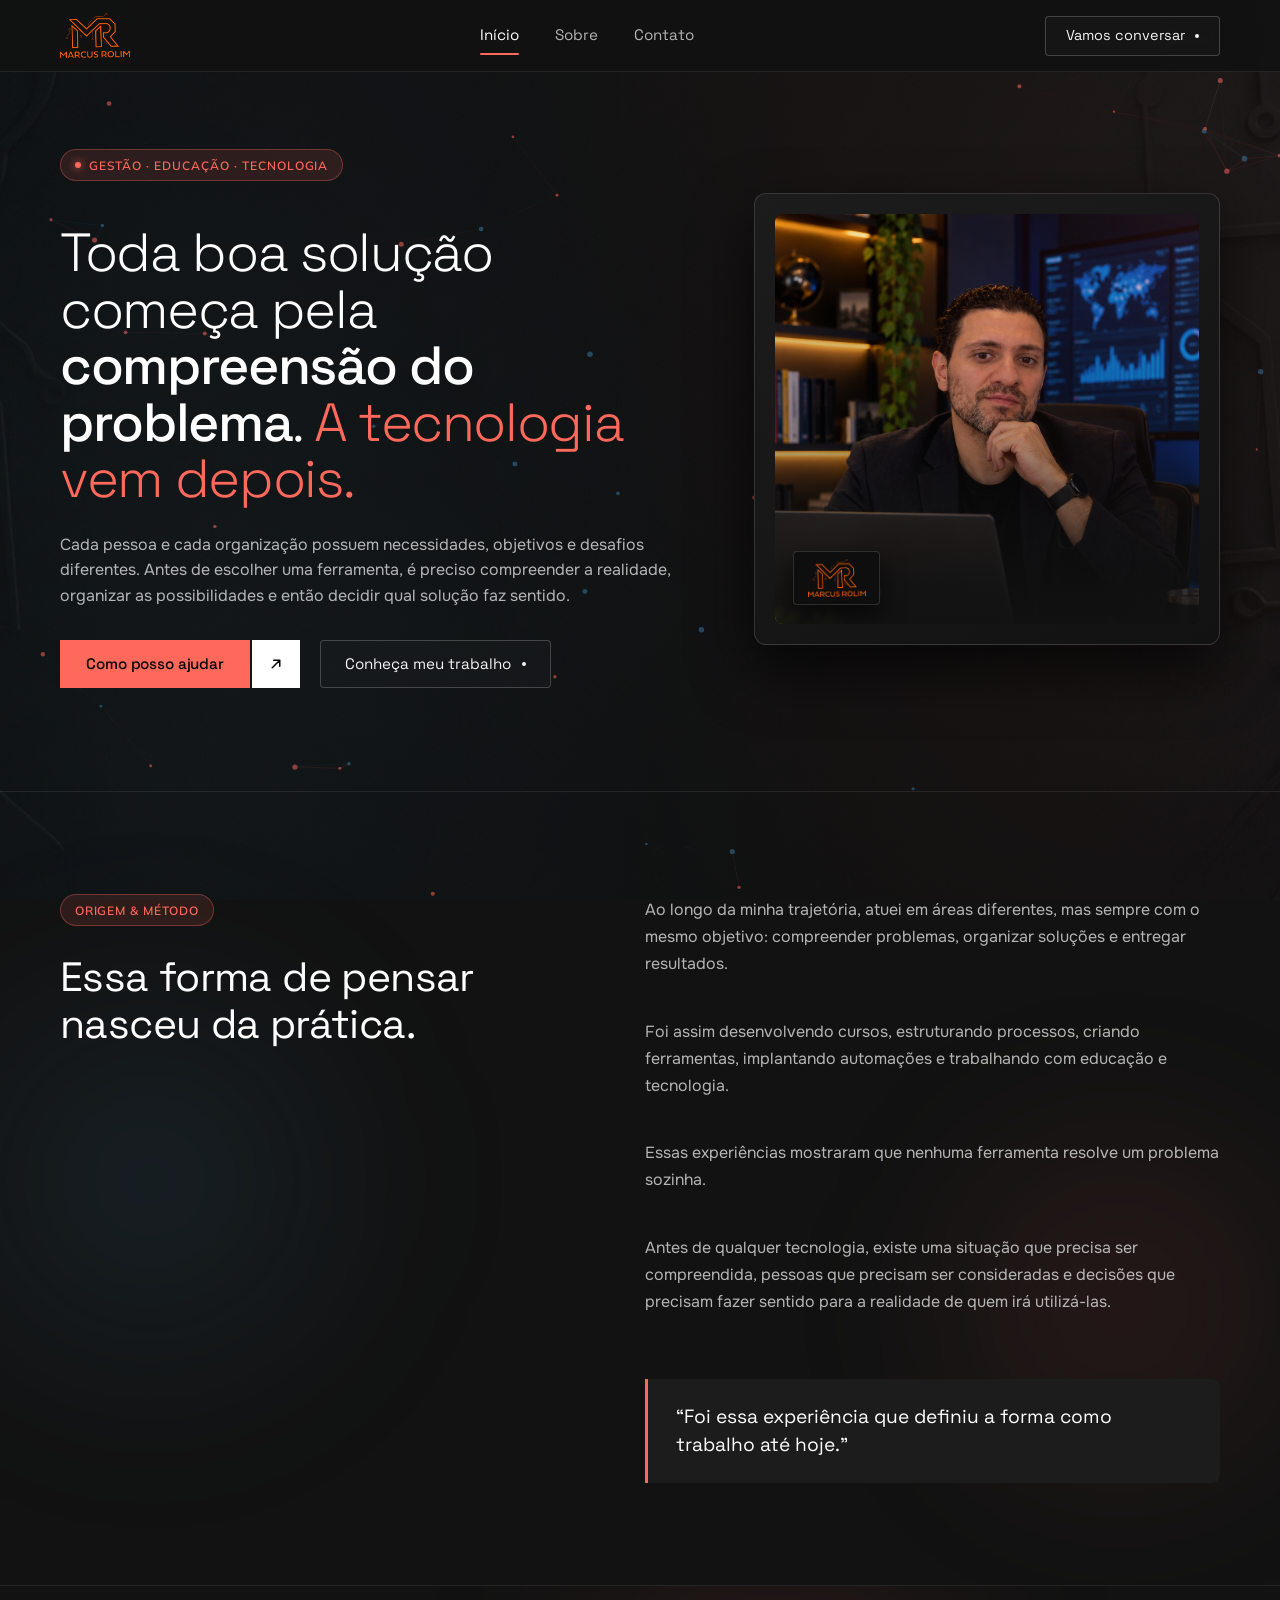
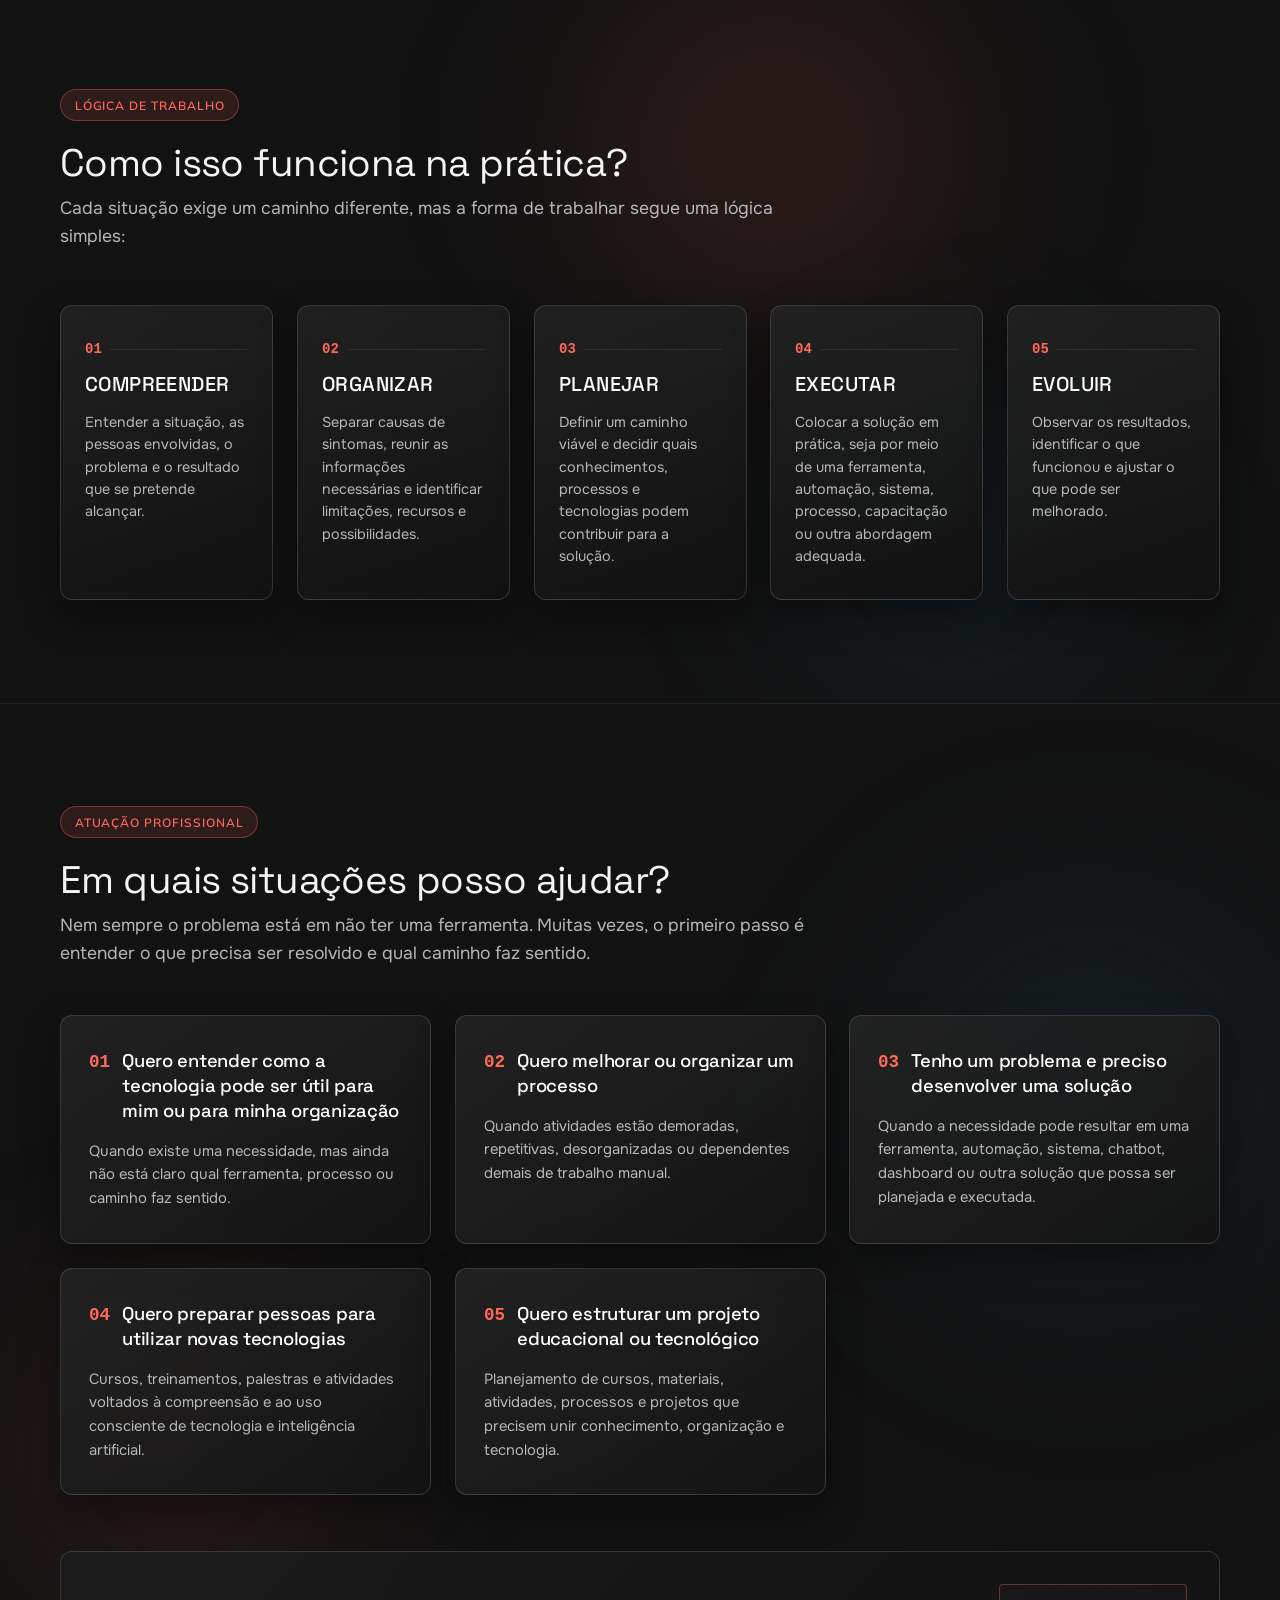
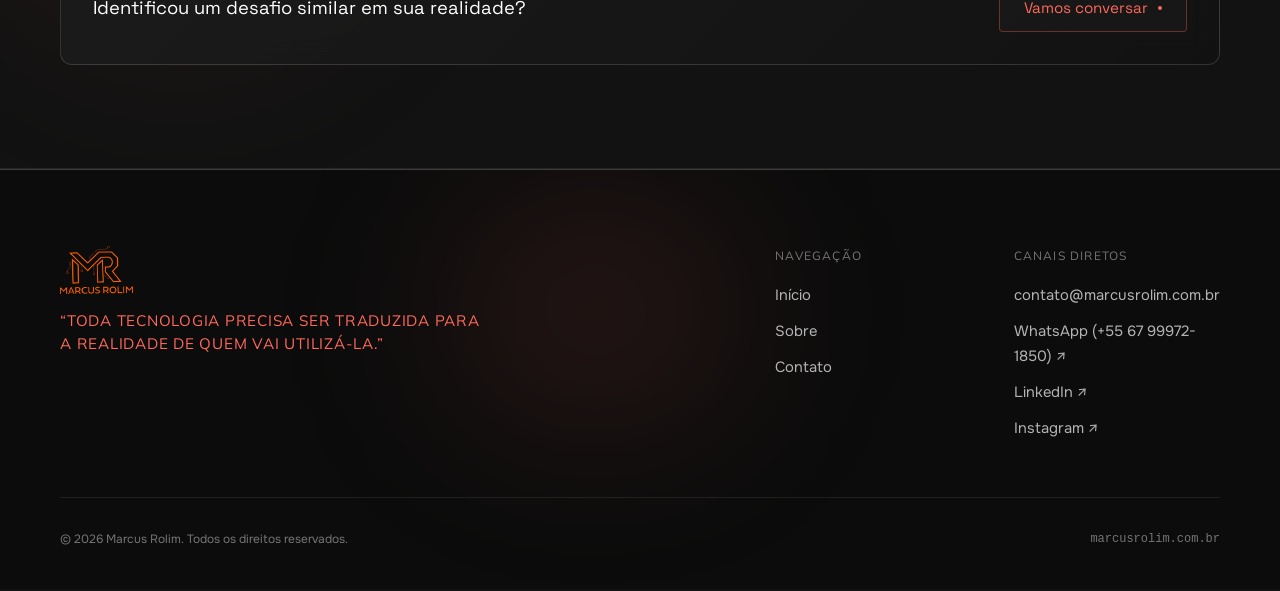
==== index.html @ 71f98b03 "Start" ====
<!DOCTYPE html>
<html lang="pt-BR">
<head>
  <meta charset="utf-8">
  <meta name="viewport" content="width=device-width, initial-scale=1">
  <meta name="theme-color" content="#121212">

  <title>Marcus Rolim | Gestão, Educação e Tecnologia</title>
  <meta name="description" content="Toda boa solução começa pela compreensão do problema. A tecnologia vem depois. Portal profissional de Marcus Rolim unindo gestão, educação e tecnologia.">
  <meta name="author" content="Marcus Rolim">
  <link rel="canonical" href="https://marcusrolim.com.br/">

  <!-- Open Graph / Redes Sociais -->
  <meta property="og:type" content="website">
  <meta property="og:url" content="https://marcusrolim.com.br/">
  <meta property="og:title" content="Marcus Rolim | Gestão, Educação e Tecnologia">
  <meta property="og:description" content="Toda boa solução começa pela compreensão do problema. A tecnologia vem depois.">
  <meta property="og:image" content="assets/images/logo-marcus-rolim.png">

  <!-- Favicon -->
  <link rel="icon" href="assets/images/favicon.ico">

  <!-- Fontes do Google (Fallbacks progressivos de alta qualidade) -->
  <link rel="preconnect" href="https://fonts.googleapis.com">
  <link rel="preconnect" href="https://fonts.gstatic.com" crossorigin>
  <link href="https://fonts.googleapis.com/css2?family=Mulish:wght@400;600;700&family=Onest:wght@400;500;600&family=Space+Grotesk:wght@300;400;500&display=swap" rel="stylesheet">

  <!-- Estilos Organizáveis e Modulares (CSS Puro sem Tailwind) -->
  <link rel="stylesheet" href="assets/css/variables.css">
  <link rel="stylesheet" href="assets/css/global.css">
  <link rel="stylesheet" href="assets/css/components.css">
</head>
<body class="bg-tech-glow">

  <!-- Camada de Fundo Tecnológico Oficial MR com Circuitos -->
  <div class="site-bg-overlay" aria-hidden="true"></div>

  <!-- Canvas Tecnológico Global com Nós Digitais Interativos em toda a rolagem -->
  <canvas id="global-tech-canvas" class="global-tech-canvas" aria-hidden="true"></canvas>

  <!-- ============================================================== HEADER -->
  <header class="site-header">
    <div class="container header-container">
      <a href="index.html" class="site-logo" aria-label="Marcus Rolim — Início">
        <img src="assets/images/logo-marcus-rolim.png" alt="Marcus Rolim" class="brand-logo-img">
      </a>

      <!-- Menu Desktop -->
      <nav class="nav-desktop" aria-label="Navegação Principal">
        <a href="index.html" class="is-active">Início</a>
        <a href="sobre.html">Sobre</a>
        <a href="contato.html">Contato</a>
      </nav>

      <!-- CTA Desktop -->
      <div class="header-cta-wrap">
        <a href="contato.html" class="btn-ghost" style="height: 40px; padding: 0 1.25rem; font-size: 0.9rem;">
          Vamos conversar<span class="btn-dot" aria-hidden="true"></span>
        </a>
      </div>

      <!-- Botão Hambúrguer Mobile -->
      <button type="button" class="btn-hamburger" id="btn-hamburger" aria-expanded="false" aria-controls="mobile-nav" aria-label="Abrir menu de navegação">
        <span aria-hidden="true"></span>
        <span aria-hidden="true"></span>
      </button>
    </div>
  </header>

  <!-- Menu Sheet Mobile (Drawer) -->
  <nav id="mobile-nav" class="nav-mobile-sheet" aria-label="Menu Mobile" aria-hidden="true">
    <a href="index.html" class="is-active">Início</a>
    <a href="sobre.html">Sobre</a>
    <a href="contato.html">Contato</a>
    <div style="margin-top: 0.5rem;">
      <a href="contato.html" class="btn-ghost" style="display: flex; justify-content: center; width: 100%;">
        Vamos conversar<span class="btn-dot" aria-hidden="true"></span>
      </a>
    </div>
  </nav>

  <main id="conteudo-principal">

    <!-- ============================================================ HERO (DOBRA 1) -->
    <section class="section section-hero" aria-label="Apresentação Principal">
      <div class="container">
        <div class="hero-grid">
          <!-- Coluna 1: Conteúdo Editorial (55-60%) -->
          <div class="hero-copy reveal-on-scroll">
            <div>
              <span class="tag-badge">
                <span class="pulse-dot" aria-hidden="true"></span>
                Gestão · Educação · Tecnologia
              </span>
            </div>

            <h1 class="hero-headline">
              Toda boa solução começa pela <strong>compreensão do problema</strong>.
              <span class="headline-coral">A tecnologia vem depois.</span>
            </h1>

            <p class="hero-subtext">
              Cada pessoa e cada organização possuem necessidades, objetivos e desafios diferentes.
              Antes de escolher uma ferramenta, é preciso compreender a realidade, organizar as possibilidades e então decidir qual solução faz sentido.
            </p>

            <div class="hero-actions">
              <!-- CTA 1: Leva ao Bloco 4 -->
              <a href="#como-posso-ajudar" class="btn-cta-tile">
                <span class="cta-label">Como posso ajudar</span>
                <span class="cta-tile">
                  <img src="assets/images/send-icon.svg" alt="" width="16" height="16" aria-hidden="true">
                </span>
              </a>

              <!-- CTA 2: Leva para /sobre -->
              <a href="sobre.html" class="btn-ghost">
                Conheça meu trabalho<span class="btn-dot" aria-hidden="true"></span>
              </a>
            </div>
          </div>

          <!-- Coluna 2: Fotografia Profissional (40-45%) -->
          <div class="hero-media-wrapper reveal-on-scroll">
            <div class="hero-card-frame">
              <div class="hero-image-box">
                <img src="assets/images/marcus-rolim-hero.png" alt="Fotografia de Marcus Rolim — atuação profissional em Gestão, Educação e Tecnologia">
                <div class="hero-photo-tag">
                  <img src="assets/images/logo-marcus-rolim.png" alt="Marcus Rolim" class="hero-photo-logo-img">
                </div>
              </div>
            </div>
          </div>
        </div>
      </div>
    </section>

    <!-- ============================================================ BLOCO 2 — EDITORIAL DA PRÁTICA -->
    <section class="section section-editorial" aria-labelledby="titulo-bloco-pratica">
      <div class="container">
        <div class="editorial-grid">
          <div class="editorial-header reveal-on-scroll">
            <span class="tag-badge">Origem & Método</span>
            <h2 id="titulo-bloco-pratica">Essa forma de pensar nasceu da prática.</h2>
          </div>

          <div class="editorial-body reveal-on-scroll">
            <p>
              Ao longo da minha trajetória, atuei em áreas diferentes, mas sempre com o mesmo objetivo: compreender problemas, organizar soluções e entregar resultados.
            </p>
            <p>
              Foi assim desenvolvendo cursos, estruturando processos, criando ferramentas, implantando automações e trabalhando com educação e tecnologia.
            </p>
            <p>
              Essas experiências mostraram que nenhuma ferramenta resolve um problema sozinha.
            </p>
            <p>
              Antes de qualquer tecnologia, existe uma situação que precisa ser compreendida, pessoas que precisam ser consideradas e decisões que precisam fazer sentido para a realidade de quem irá utilizá-las.
            </p>

            <div class="editorial-highlight-box">
              <p>“Foi essa experiência que definiu a forma como trabalho até hoje.”</p>
            </div>
          </div>
        </div>
      </div>
    </section>

    <!-- ============================================================ BLOCO 3 — COMO FUNCIONA NA PRÁTICA -->
    <section class="section section-process" aria-labelledby="titulo-bloco-processo">
      <div class="container">
        <div class="section-process-intro reveal-on-scroll">
          <span class="tag-badge">Lógica de Trabalho</span>
          <h2 id="titulo-bloco-processo">Como isso funciona na prática?</h2>
          <p style="max-width: 64ch; margin-top: 0.5rem; font-size: 1.1rem;">
            Cada situação exige um caminho diferente, mas a forma de trabalhar segue uma lógica simples:
          </p>
        </div>

        <div class="process-timeline">
          <!-- 01 COMPREENDER -->
          <article class="process-card reveal-on-scroll">
            <div class="process-num">01</div>
            <h3 class="process-title">Compreender</h3>
            <p class="process-desc">
              Entender a situação, as pessoas envolvidas, o problema e o resultado que se pretende alcançar.
            </p>
          </article>

          <!-- 02 ORGANIZAR -->
          <article class="process-card reveal-on-scroll">
            <div class="process-num">02</div>
            <h3 class="process-title">Organizar</h3>
            <p class="process-desc">
              Separar causas de sintomas, reunir as informações necessárias e identificar limitações, recursos e possibilidades.
            </p>
          </article>

          <!-- 03 PLANEJAR -->
          <article class="process-card reveal-on-scroll">
            <div class="process-num">03</div>
            <h3 class="process-title">Planejar</h3>
            <p class="process-desc">
              Definir um caminho viável e decidir quais conhecimentos, processos e tecnologias podem contribuir para a solução.
            </p>
          </article>

          <!-- 04 EXECUTAR -->
          <article class="process-card reveal-on-scroll">
            <div class="process-num">04</div>
            <h3 class="process-title">Executar</h3>
            <p class="process-desc">
              Colocar a solução em prática, seja por meio de uma ferramenta, automação, sistema, processo, capacitação ou outra abordagem adequada.
            </p>
          </article>

          <!-- 05 EVOLUIR -->
          <article class="process-card reveal-on-scroll">
            <div class="process-num">05</div>
            <h3 class="process-title">Evoluir</h3>
            <p class="process-desc">
              Observar os resultados, identificar o que funcionou e ajustar o que pode ser melhorado.
            </p>
          </article>
        </div>
      </div>
    </section>

    <!-- ============================================================ BLOCO 4 — SITUAÇÕES DE AJUDA -->
    <section class="section section-situations" id="como-posso-ajudar" aria-labelledby="titulo-bloco-ajuda">
      <div class="container">
        <div class="reveal-on-scroll">
          <span class="tag-badge">Atuação Profissional</span>
          <h2 id="titulo-bloco-ajuda">Em quais situações posso ajudar?</h2>
          <p style="max-width: 68ch; margin-top: 0.5rem; font-size: 1.1rem;">
            Nem sempre o problema está em não ter uma ferramenta. Muitas vezes, o primeiro passo é entender o que precisa ser resolvido e qual caminho faz sentido.
          </p>
        </div>

        <div class="situations-grid">
          <!-- 01 -->
          <article class="situation-card reveal-on-scroll">
            <div class="situation-header">
              <span class="situation-num">01</span>
              <h3 class="situation-title">Quero entender como a tecnologia pode ser útil para mim ou para minha organização</h3>
            </div>
            <p class="situation-desc">
              Quando existe uma necessidade, mas ainda não está claro qual ferramenta, processo ou caminho faz sentido.
            </p>
          </article>

          <!-- 02 -->
          <article class="situation-card reveal-on-scroll">
            <div class="situation-header">
              <span class="situation-num">02</span>
              <h3 class="situation-title">Quero melhorar ou organizar um processo</h3>
            </div>
            <p class="situation-desc">
              Quando atividades estão demoradas, repetitivas, desorganizadas ou dependentes demais de trabalho manual.
            </p>
          </article>

          <!-- 03 -->
          <article class="situation-card reveal-on-scroll">
            <div class="situation-header">
              <span class="situation-num">03</span>
              <h3 class="situation-title">Tenho um problema e preciso desenvolver uma solução</h3>
            </div>
            <p class="situation-desc">
              Quando a necessidade pode resultar em uma ferramenta, automação, sistema, chatbot, dashboard ou outra solução que possa ser planejada e executada.
            </p>
          </article>

          <!-- 04 -->
          <article class="situation-card reveal-on-scroll">
            <div class="situation-header">
              <span class="situation-num">04</span>
              <h3 class="situation-title">Quero preparar pessoas para utilizar novas tecnologias</h3>
            </div>
            <p class="situation-desc">
              Cursos, treinamentos, palestras e atividades voltados à compreensão e ao uso consciente de tecnologia e inteligência artificial.
            </p>
          </article>

          <!-- 05 -->
          <article class="situation-card reveal-on-scroll">
            <div class="situation-header">
              <span class="situation-num">05</span>
              <h3 class="situation-title">Quero estruturar um projeto educacional ou tecnológico</h3>
            </div>
            <p class="situation-desc">
              Planejamento de cursos, materiais, atividades, processos e projetos que precisem unir conhecimento, organização e tecnologia.
            </p>
          </article>
        </div>

        <!-- CTA discreto ao final direcionando para /contato -->
        <div class="situations-cta-bar reveal-on-scroll">
          <p>Identificou um desafio similar em sua realidade?</p>
          <a href="contato.html" class="btn-ghost" style="border-color: var(--color-primary-border); color: var(--color-primary);">
            Vamos conversar<span class="btn-dot" aria-hidden="true"></span>
          </a>
        </div>
      </div>
    </section>

  </main>

  <!-- ============================================================== FOOTER -->
  <footer class="site-footer">
    <div class="container">
      <div class="footer-top">
        <div class="footer-brand">
          <a href="index.html" class="site-logo footer-logo" style="width: fit-content;" aria-label="Marcus Rolim — Início">
            <img src="assets/images/logo-marcus-rolim.png" alt="Marcus Rolim" class="footer-logo-img">
          </a>

          <p class="footer-quote">
            “Toda tecnologia precisa ser traduzida para a realidade de quem vai utilizá-la.”
          </p>
        </div>

        <div class="footer-links-grid">
          <div>
            <span class="footer-col-title">Navegação</span>
            <ul class="footer-nav-list">
              <li><a href="index.html">Início</a></li>
              <li><a href="sobre.html">Sobre</a></li>
              <li><a href="contato.html">Contato</a></li>
            </ul>
          </div>

          <div>
            <span class="footer-col-title">Canais Diretos</span>
            <ul class="footer-nav-list">
              <li>
                <a href="mailto:contato@marcusrolim.com.br">contato@marcusrolim.com.br</a>
              </li>
              <li>
                <a href="https://wa.me/5567999721850?text=Ol%C3%A1%2C%20Marcus.%20Encontrei%20seu%20contato%20pelo%20site%20marcusrolim.com.br%20e%20gostaria%20de%20conversar%20sobre%20uma%20situa%C3%A7%C3%A3o%2Fprojeto." target="_blank" rel="noopener noreferrer">
                  WhatsApp (+55 67 99972-1850) ↗
                </a>
              </li>
              <li>
                <a href="https://www.linkedin.com/in/marcus-rolim-10b79232b/" target="_blank" rel="noopener noreferrer">
                  LinkedIn ↗
                </a>
              </li>
              <li>
                <a href="https://www.instagram.com/marcusphotonrolim/" target="_blank" rel="noopener noreferrer">
                  Instagram ↗
                </a>
              </li>
            </ul>
          </div>
        </div>
      </div>

      <div class="footer-bottom">
        <div>
          © <span id="footer-year">2026</span> Marcus Rolim. Todos os direitos reservados.
        </div>
        <div style="font-family: var(--font-mono); color: var(--color-text-subtle);">
          marcusrolim.com.br
        </div>
      </div>
    </div>
  </footer>

  <!-- Scripts Interativos -->
  <script src="assets/js/main.js"></script>
</body>
</html>
---- assets/css/variables.css ----
/* ================================================================
   MARCUS ROLIM — DESIGN SYSTEM VARIABLES
   Portal Profissional: marcusrolim.com.br
   Gestão + Educação + Tecnologia
   ================================================================ */

:root {
  /* -------------------------------------------------------------
     1. PALETA DE CORES PRINCIPAL (Identidade Dark Oficial MR)
     ------------------------------------------------------------- */
  --color-background: #121212;
  --color-surface: #2E2E2E;
  --color-primary: #FF695B;
  --color-text: #F4F4F4;
  --color-secondary: #3A7CA5;

  /* Variações de Profundidade & Superfícies */
  --color-bg-deep: #0A0A0A;
  --color-surface-elevated: #242424;
  --color-surface-card: #1C1C1C;
  --color-surface-hover: #363636;
  --color-glass-header: rgba(18, 18, 18, 0.88);
  --color-glass-sheet: rgba(18, 18, 18, 0.96);

  /* Variantes Coral (#FF695B - Destaque Estratégico Cirúrgico) */
  --color-primary-hover: #FF8275;
  --color-primary-active: #E05346;
  --color-primary-glow: rgba(255, 105, 91, 0.25);
  --color-primary-subtle: rgba(255, 105, 91, 0.12);
  --color-primary-border: rgba(255, 105, 91, 0.35);

  /* Variantes Azul Técnico (#3A7CA5 - Tecnologia & Estrutura) */
  --color-secondary-hover: #4C94C1;
  --color-secondary-active: #2C6385;
  --color-secondary-glow: rgba(58, 124, 165, 0.25);
  --color-secondary-subtle: rgba(58, 124, 165, 0.12);
  --color-secondary-border: rgba(58, 124, 165, 0.35);

  /* Hierarquia de Texto */
  --color-text-primary: #F4F4F4;
  --color-text-muted: rgba(244, 244, 244, 0.72);
  --color-text-subtle: rgba(244, 244, 244, 0.45);
  --color-text-dim: rgba(244, 244, 244, 0.25);

  /* Bordas & Divisores */
  --border-hairline: rgba(255, 255, 255, 0.08);
  --border-subtle: rgba(255, 255, 255, 0.14);
  --border-rule: rgba(255, 255, 255, 0.20);
  --border-active: rgba(255, 105, 91, 0.45);

  /* Feedback Semântico */
  --color-success: #4BD888;
  --color-warning: #FFB347;
  --color-error: #FF4D4D;
  --color-info: #3A7CA5;

  /* -------------------------------------------------------------
     2. TIPOGRAFIA & FONT STACKS
     ------------------------------------------------------------- */
  --font-display: "Space Grotesk", "General Sans", ui-sans-serif, system-ui, -apple-system, sans-serif;
  --font-body: "Onest", "Inter", ui-sans-serif, system-ui, -apple-system, sans-serif;
  --font-tag: "Mulish", ui-sans-serif, system-ui, -apple-system, sans-serif;
  --font-mono: ui-monospace, "JetBrains Mono", SFMono-Regular, Menlo, monospace;

  /* Escala Modular */
  --text-xs: 0.75rem;    /* 12px */
  --text-sm: 0.875rem;   /* 14px */
  --text-base: 1.0rem;    /* 16px */
  --text-md: 1.125rem;   /* 18px */
  --text-lg: 1.25rem;    /* 20px */
  --text-xl: 1.5rem;     /* 24px */
  --text-2xl: 1.875rem;  /* 30px */
  --text-3xl: 2.25rem;   /* 36px */
  --text-4xl: 3.0rem;    /* 48px */
  --text-display: clamp(2.1rem, 4.2vw, 3.8rem);

  /* -------------------------------------------------------------
     3. DIMENSÕES & CONTAINER
     ------------------------------------------------------------- */
  --container-max: 1240px;
  --container-narrow: 860px;
  --header-height: 72px;
  --radius-sm: 4px;
  --radius-md: 8px;
  --radius-lg: 12px;
  --radius-pill: 9999px;

  /* Transições Suaves */
  --transition-fast: 0.18s cubic-bezier(0.2, 0.8, 0.2, 1);
  --transition-normal: 0.28s cubic-bezier(0.2, 0.8, 0.2, 1);
  --transition-spring: 0.4s cubic-bezier(0.18, 0.89, 0.32, 1.28);
}
---- assets/css/global.css ----
/* ================================================================
   MARCUS ROLIM — GLOBAL STYLES
   Portal Profissional: marcusrolim.com.br
   ================================================================ */

@import url('variables.css');

/* ----------------------------------------------------------------
   1. RESET & FUNDAÇÃO
   ---------------------------------------------------------------- */
*, *::before, *::after {
  box-sizing: border-box;
  margin: 0;
  padding: 0;
}

html {
  scroll-behavior: smooth;
  color-scheme: dark;
  -webkit-text-size-adjust: 100%;
}

body {
  background-color: var(--color-background);
  color: var(--color-text);
  font-family: var(--font-body);
  font-size: var(--text-base);
  line-height: 1.6;
  -webkit-font-smoothing: antialiased;
  -moz-osx-font-smoothing: grayscale;
  overflow-x: hidden;
  position: relative;
  min-height: 100vh;
}

/* Background Tecnológico com Textura de Circuitos Oficiais MR e Malha Digital */
.site-bg-overlay {
  position: fixed;
  inset: 0;
  background-image: 
    linear-gradient(to right, 
      rgba(18, 18, 18, 0.48) 0%, 
      rgba(18, 18, 18, 0.86) 18%, 
      rgba(18, 18, 18, 0.86) 82%, 
      rgba(18, 18, 18, 0.48) 100%),
    url('../images/background-mr.jpg');
  background-size: cover;
  background-position: center top;
  background-repeat: no-repeat;
  background-attachment: fixed;
  opacity: 0.48;
  pointer-events: none;
  z-index: 0;
}

body::before {
  content: '';
  position: fixed;
  inset: 0;
  background-image: 
    radial-gradient(circle at 85% 12%, rgba(255, 105, 91, 0.08) 0%, transparent 45%),
    radial-gradient(circle at 10% 35%, rgba(58, 124, 165, 0.08) 0%, transparent 50%),
    radial-gradient(circle at 90% 65%, rgba(255, 105, 91, 0.07) 0%, transparent 45%),
    radial-gradient(circle at 12% 88%, rgba(58, 124, 165, 0.09) 0%, transparent 50%),
    radial-gradient(rgba(255, 255, 255, 0.038) 1px, transparent 1px);
  background-size: 100% 100%, 100% 100%, 100% 100%, 100% 100%, 32px 32px;
  pointer-events: none;
  z-index: 0;
}

/* Canvas Tecnológico Global fixo que acompanha a rolagem de todos os blocos */
.global-tech-canvas {
  position: fixed;
  inset: 0;
  width: 100vw;
  height: 100vh;
  pointer-events: none;
  z-index: 1;
  opacity: 0.72;
}

::selection {
  background-color: var(--color-primary);
  color: #000;
}

/* Barra de rolagem discreta */
::-webkit-scrollbar { width: 8px; }
::-webkit-scrollbar-track { background: var(--color-bg-deep); }
::-webkit-scrollbar-thumb { background: rgba(255, 255, 255, 0.15); border-radius: 4px; }
::-webkit-scrollbar-thumb:hover { background: var(--color-primary); }

/* ----------------------------------------------------------------
   2. HIERARQUIA TIPOGRÁFICA
   ---------------------------------------------------------------- */
h1, h2, h3, h4, h5, h6 {
  font-family: var(--font-display);
  color: var(--color-text-primary);
  line-height: 1.15;
  font-weight: 400;
  letter-spacing: -0.015em;
}

h1 {
  font-size: var(--text-display);
  line-height: 1.05;
  letter-spacing: -0.025em;
}

h2 {
  font-size: clamp(1.75rem, 3.0vw, 2.6rem);
  line-height: 1.15;
}

h3 {
  font-size: clamp(1.35rem, 2.0vw, 1.85rem);
  line-height: 1.25;
}

h4 {
  font-size: var(--text-lg);
  font-weight: 500;
}

p {
  color: var(--color-text-muted);
  margin-bottom: 1.25rem;
}
p:last-child { margin-bottom: 0; }

a {
  color: inherit;
  text-decoration: none;
  transition: color var(--transition-fast);
}

img {
  max-width: 100%;
  height: auto;
  display: block;
}

button, input, textarea {
  font-family: inherit;
  font-size: inherit;
}

/* ----------------------------------------------------------------
   3. CONTAINERS & LAYOUT ESTRUTURAL
   ---------------------------------------------------------------- */
.container {
  width: 100%;
  max-width: var(--container-max);
  margin-left: auto;
  margin-right: auto;
  padding-left: clamp(1.25rem, 4vw, 2.5rem);
  padding-right: clamp(1.25rem, 4vw, 2.5rem);
  position: relative;
  z-index: 2;
}

.container-narrow {
  max-width: var(--container-narrow);
}

.section {
  padding-top: clamp(4.5rem, 8vw, 7.5rem);
  padding-bottom: clamp(4.5rem, 8vw, 7.5rem);
  position: relative;
  border-bottom: 1px solid var(--border-hairline);
}

.section-hero {
  padding-top: calc(var(--header-height) + clamp(2rem, 5vw, 4.5rem));
  padding-bottom: clamp(3.5rem, 7vw, 6rem);
  min-height: 88vh;
  display: flex;
  align-items: center;
}

/* ----------------------------------------------------------------
   4. ACESSIBILIDADE & UTILITÁRIOS
   ---------------------------------------------------------------- */
.sr-only {
  position: absolute;
  width: 1px;
  height: 1px;
  padding: 0;
  margin: -1px;
  overflow: hidden;
  clip: rect(0, 0, 0, 0);
  white-space: nowrap;
  border: 0;
}

:focus-visible {
  outline: 2px solid var(--color-primary);
  outline-offset: 3px;
}

.coral-accent {
  color: var(--color-primary);
}

.tag-badge {
  display: inline-flex;
  align-items: center;
  gap: 0.5rem;
  font-family: var(--font-tag);
  font-size: var(--text-xs);
  letter-spacing: 0.08em;
  text-transform: uppercase;
  color: var(--color-primary);
  background: var(--color-primary-subtle);
  border: 1px solid var(--color-primary-border);
  padding: 0.35rem 0.85rem;
  border-radius: var(--radius-pill);
  font-weight: 600;
  margin-bottom: 1.25rem;
}

.tag-badge .pulse-dot {
  width: 6px;
  height: 6px;
  border-radius: 50%;
  background: var(--color-primary);
  box-shadow: 0 0 8px var(--color-primary);
}

/* ----------------------------------------------------------------
   5. ANIMAÇÕES DISCRETAS & PREFERS-REDUCED-MOTION
   ---------------------------------------------------------------- */
.reveal-on-scroll {
  opacity: 0;
  transform: translateY(20px);
  transition: opacity 0.8s cubic-bezier(0.2, 0.8, 0.2, 1), transform 0.8s cubic-bezier(0.2, 0.8, 0.2, 1);
  will-change: opacity, transform;
}

.reveal-on-scroll.is-visible {
  opacity: 1;
  transform: translateY(0);
}

@media (prefers-reduced-motion: reduce) {
  html { scroll-behavior: auto; }
  .reveal-on-scroll {
    opacity: 1 !important;
    transform: none !important;
    transition: none !important;
  }
  * {
    animation-duration: 0.01ms !important;
    animation-iteration-count: 1 !important;
    transition-duration: 0.01ms !important;
  }
}
---- assets/css/components.css ----
/* ================================================================
   MARCUS ROLIM — COMPONENTS STYLES
   Header, Hero, Timeline, Cards, Buttons, Forms & Footer
   ================================================================ */

/* ----------------------------------------------------------------
   1. HEADER & NAVEGAÇÃO
   ---------------------------------------------------------------- */
.site-header {
  position: fixed;
  top: 0;
  left: 0;
  right: 0;
  height: var(--header-height);
  background: var(--color-glass-header);
  -webkit-backdrop-filter: blur(14px);
  backdrop-filter: blur(14px);
  border-bottom: 1px solid var(--border-hairline);
  z-index: 100;
  transition: background-color var(--transition-normal), border-color var(--transition-normal), box-shadow var(--transition-normal);
}

.site-header.is-scrolled {
  background: rgba(10, 10, 10, 0.94);
  border-bottom-color: var(--border-subtle);
  box-shadow: 0 10px 30px rgba(0, 0, 0, 0.5);
}

.header-container {
  display: flex;
  align-items: center;
  justify-content: space-between;
  height: 100%;
}

.site-logo {
  display: flex;
  align-items: center;
  gap: 0.75rem;
  text-decoration: none;
  color: #fff;
}

.site-logo img,
.brand-logo-img {
  height: clamp(38px, 3.8vw, 46px);
  width: auto;
  display: block;
  object-fit: contain;
  transition: transform var(--transition-fast), filter var(--transition-fast);
}

.site-logo:hover img,
.site-logo:hover .brand-logo-img {
  transform: translateY(-1px);
  filter: drop-shadow(0 0 12px var(--color-primary-glow));
}

.site-logo .logo-fallback {
  display: flex;
  align-items: center;
  gap: 0.65rem;
  font-family: var(--font-display);
  font-size: 1.1rem;
  font-weight: 500;
  color: #fff;
}

.site-logo .logo-monogram {
  display: grid;
  place-items: center;
  width: 32px;
  height: 32px;
  border-radius: var(--radius-sm);
  background: var(--color-surface);
  border: 1px solid var(--border-subtle);
  color: var(--color-primary);
  font-family: var(--font-tag);
  font-weight: 700;
  font-size: 12px;
}

.nav-desktop {
  display: flex;
  align-items: center;
  gap: 2.25rem;
}

.nav-desktop a {
  font-family: var(--font-display);
  font-size: 0.95rem;
  color: var(--color-text-muted);
  text-decoration: none;
  transition: color var(--transition-fast);
  position: relative;
  padding: 0.35rem 0;
}

.nav-desktop a:hover,
.nav-desktop a.is-active {
  color: #fff;
}

.nav-desktop a.is-active::after {
  content: '';
  position: absolute;
  bottom: -2px;
  left: 0;
  width: 100%;
  height: 2px;
  background-color: var(--color-primary);
  border-radius: 1px;
}

.header-cta-wrap {
  display: flex;
  align-items: center;
}

/* Menu Mobile Hamburger */
.btn-hamburger {
  display: none;
  flex-direction: column;
  justify-content: center;
  align-items: center;
  gap: 6px;
  width: 44px;
  height: 44px;
  background: transparent;
  border: 1px solid var(--border-hairline);
  border-radius: var(--radius-sm);
  cursor: pointer;
  padding: 0;
}

.btn-hamburger span {
  display: block;
  width: 22px;
  height: 2px;
  background-color: #fff;
  border-radius: 1px;
  transition: transform var(--transition-normal), opacity var(--transition-normal);
}

.btn-hamburger[aria-expanded="true"] span:nth-child(1) {
  transform: translateY(4px) rotate(45deg);
}

.btn-hamburger[aria-expanded="true"] span:nth-child(2) {
  transform: translateY(-4px) rotate(-45deg);
}

.nav-mobile-sheet {
  display: none;
  position: fixed;
  top: var(--header-height);
  left: 0;
  right: 0;
  background: var(--color-glass-sheet);
  -webkit-backdrop-filter: blur(16px);
  backdrop-filter: blur(16px);
  border-bottom: 1px solid var(--border-subtle);
  padding: 1.5rem 1.5rem 2rem;
  flex-direction: column;
  gap: 1.25rem;
  z-index: 99;
  box-shadow: 0 20px 40px rgba(0, 0, 0, 0.7);
  transform: translateY(-10px);
  opacity: 0;
  transition: transform var(--transition-normal), opacity var(--transition-normal);
}

.nav-mobile-sheet.is-open {
  display: flex;
  transform: translateY(0);
  opacity: 1;
}

.nav-mobile-sheet a {
  font-family: var(--font-display);
  font-size: 1.15rem;
  color: var(--color-text);
  padding: 0.65rem 0;
  border-bottom: 1px solid var(--border-hairline);
}

.nav-mobile-sheet a:hover,
.nav-mobile-sheet a.is-active {
  color: var(--color-primary);
}

/* ----------------------------------------------------------------
   2. BOTÕES (BUTTON SYSTEM)
   ---------------------------------------------------------------- */
/* Solid CTA com Tile de Ícone */
.btn-cta-tile {
  display: inline-flex;
  align-items: stretch;
  gap: 2px;
  text-decoration: none;
  cursor: pointer;
  border: none;
  background: transparent;
  padding: 0;
  outline: none;
  transition: transform var(--transition-fast);
}

.btn-cta-tile .cta-label {
  display: flex;
  align-items: center;
  justify-content: center;
  padding: 0 1.65rem;
  height: 48px;
  background-color: var(--color-primary);
  color: #000;
  font-family: var(--font-display);
  font-size: 0.95rem;
  font-weight: 500;
  letter-spacing: -0.01em;
  transition: background-color var(--transition-fast), box-shadow var(--transition-fast);
}

.btn-cta-tile .cta-tile {
  display: grid;
  place-items: center;
  width: 48px;
  height: 48px;
  background-color: #fff;
  transition: background-color var(--transition-fast);
}

.btn-cta-tile .cta-tile img,
.btn-cta-tile .cta-tile svg {
  width: 18px;
  height: 18px;
  color: #000;
  transition: transform var(--transition-fast);
}

.btn-cta-tile:hover {
  transform: translateY(-2px);
}

.btn-cta-tile:hover .cta-label {
  background-color: var(--color-primary-hover);
  box-shadow: 0 0 24px var(--color-primary-glow);
}

.btn-cta-tile:hover .cta-tile img,
.btn-cta-tile:hover .cta-tile svg {
  transform: translate(2px, -2px);
}

.btn-cta-tile:active {
  transform: translateY(0);
}

.btn-cta-tile:active .cta-label {
  background-color: var(--color-primary-active);
}

/* Ghost Button com Trailing Bullet */
.btn-ghost {
  display: inline-flex;
  align-items: center;
  gap: 0.65rem;
  height: 48px;
  padding: 0 1.5rem;
  border: 1px solid var(--border-rule);
  background: rgba(255, 255, 255, 0.02);
  color: var(--color-text);
  font-family: var(--font-display);
  font-size: 0.95rem;
  font-weight: 400;
  text-decoration: none;
  cursor: pointer;
  border-radius: var(--radius-sm);
  transition: all var(--transition-fast);
  outline: none;
}

.btn-ghost .btn-dot {
  width: 4px;
  height: 4px;
  border-radius: 50%;
  background-color: currentColor;
  transition: transform var(--transition-fast), background-color var(--transition-fast);
}

.btn-ghost:hover {
  border-color: var(--color-primary);
  background: var(--color-primary-subtle);
  color: #fff;
  box-shadow: 0 0 16px var(--color-primary-glow);
}

.btn-ghost:hover .btn-dot {
  background-color: var(--color-primary);
  transform: scale(1.5);
}

.btn-ghost:active {
  background: rgba(255, 105, 91, 0.22);
}

.btn-primary {
  display: inline-flex;
  align-items: center;
  justify-content: center;
  height: 48px;
  padding: 0 1.75rem;
  background-color: var(--color-primary);
  color: #000;
  font-family: var(--font-display);
  font-size: 0.95rem;
  font-weight: 500;
  border-radius: var(--radius-sm);
  border: none;
  cursor: pointer;
  text-decoration: none;
  transition: background-color var(--transition-fast), box-shadow var(--transition-fast), transform var(--transition-fast);
}

.btn-primary:hover {
  background-color: var(--color-primary-hover);
  box-shadow: 0 0 20px var(--color-primary-glow);
  transform: translateY(-2px);
}

/* ----------------------------------------------------------------
   3. HERO SECTION
   ---------------------------------------------------------------- */
.hero-grid {
  display: grid;
  grid-template-columns: 1.15fr 0.85fr;
  gap: clamp(2.5rem, 5vw, 5rem);
  align-items: center;
}

.hero-copy {
  display: flex;
  flex-direction: column;
  gap: 1.5rem;
}

.hero-headline {
  font-size: var(--text-display);
  line-height: 1.05;
  font-weight: 300;
  letter-spacing: -0.025em;
  color: #fff;
}

.hero-headline strong {
  font-weight: 500;
}

.hero-headline .headline-coral {
  color: var(--color-primary);
}

.hero-subtext {
  font-size: clamp(1.0rem, 1.25vw, 1.18rem);
  line-height: 1.6;
  color: var(--color-text-muted);
  max-width: 56ch;
  margin-bottom: 0.5rem;
}

.hero-actions {
  display: flex;
  align-items: center;
  flex-wrap: wrap;
  gap: 1.25rem;
}

/* Composição da Fotografia Profissional (40-45% Desktop) */
.hero-media-wrapper {
  position: relative;
}

.hero-card-frame {
  position: relative;
  background: linear-gradient(150deg, #1C1C1C, #121212);
  border: 1px solid var(--border-subtle);
  border-radius: var(--radius-lg);
  padding: 1.25rem;
  box-shadow: 0 24px 60px rgba(0, 0, 0, 0.7);
  overflow: hidden;
  transition: border-color var(--transition-normal), box-shadow var(--transition-normal);
}

.hero-card-frame:hover {
  border-color: var(--color-primary-border);
  box-shadow: 0 28px 70px rgba(0, 0, 0, 0.8), 0 0 24px var(--color-primary-subtle);
}

.hero-image-box {
  position: relative;
  width: 100%;
  height: clamp(320px, 32vw, 440px);
  border-radius: var(--radius-md);
  overflow: hidden;
  background-color: #0A0A0A;
}

.hero-image-box img {
  width: 100%;
  height: 100%;
  object-fit: cover;
  object-position: center top;
  filter: contrast(1.05) brightness(0.96);
  transition: transform 0.6s cubic-bezier(0.2, 0.8, 0.2, 1);
}

.hero-card-frame:hover .hero-image-box img {
  transform: scale(1.02);
}

/* Máscara de integração suave com fundo dark */
.hero-image-box::after {
  content: '';
  position: absolute;
  inset: 0;
  background: linear-gradient(to top, rgba(18, 18, 18, 0.95) 0%, rgba(18, 18, 18, 0.25) 45%, transparent 100%),
              radial-gradient(circle at top right, rgba(255, 105, 91, 0.12) 0%, transparent 60%);
  pointer-events: none;
}

.hero-photo-tag {
  position: absolute;
  bottom: 1.15rem;
  left: 1.15rem;
  z-index: 2;
  background: rgba(14, 14, 14, 0.90);
  -webkit-backdrop-filter: blur(14px);
  backdrop-filter: blur(14px);
  padding: 0.45rem 0.85rem;
  border-radius: var(--radius-sm);
  border: 1px solid var(--border-subtle);
  display: flex;
  align-items: center;
  gap: 0.6rem;
  box-shadow: 0 8px 24px rgba(0, 0, 0, 0.70);
  transition: border-color var(--transition-fast), transform var(--transition-fast);
}

.hero-photo-tag:hover {
  border-color: var(--color-primary-border);
  transform: translateY(-2px);
}

.hero-photo-tag img,
.hero-photo-logo-img {
  height: 38px;
  width: auto;
  object-fit: contain;
  display: block;
}

.hero-photo-tag b {
  color: var(--color-primary);
}

/* ----------------------------------------------------------------
   4. BLOCO 2 — EDITORIAL DA PRÁTICA
   ---------------------------------------------------------------- */
.section-editorial {
  position: relative;
  overflow: hidden;
}

.section-editorial::before {
  content: '';
  position: absolute;
  top: 15%;
  left: -120px;
  width: 540px;
  height: 540px;
  background: radial-gradient(circle, rgba(58, 124, 165, 0.16) 0%, transparent 68%);
  filter: blur(80px);
  pointer-events: none;
  z-index: 0;
}

.section-editorial::after {
  content: '';
  position: absolute;
  bottom: 5%;
  right: -80px;
  width: 480px;
  height: 480px;
  background: radial-gradient(circle, rgba(255, 105, 91, 0.12) 0%, transparent 68%);
  filter: blur(80px);
  pointer-events: none;
  z-index: 0;
}

.editorial-grid {
  display: grid;
  grid-template-columns: 0.95fr 1.05fr;
  gap: clamp(2rem, 5vw, 4.5rem);
  align-items: baseline;
  position: relative;
  z-index: 2;
}

.editorial-header h2 {
  font-size: clamp(2.0rem, 3.2vw, 2.75rem);
  line-height: 1.15;
  color: #fff;
  margin-top: 0.5rem;
}

.editorial-body {
  display: flex;
  flex-direction: column;
  gap: 1.25rem;
}

.editorial-body p {
  font-size: clamp(1.0rem, 1.15vw, 1.125rem);
  line-height: 1.7;
  color: var(--color-text-muted);
}

.editorial-highlight-box {
  margin-top: 1.5rem;
  padding: 1.5rem 1.75rem;
  background: var(--color-surface-card);
  border-left: 3px solid var(--color-primary);
  border-radius: 0 var(--radius-md) var(--radius-md) 0;
}

.editorial-highlight-box p {
  font-family: var(--font-display);
  font-size: 1.2rem;
  color: #fff;
  line-height: 1.45;
  margin: 0;
}

/* ----------------------------------------------------------------
   5. BLOCO 3 — PROCESSO (01 A 05)
   ---------------------------------------------------------------- */
.section-process {
  position: relative;
  overflow: hidden;
}

.section-process::before {
  content: '';
  position: absolute;
  top: -50px;
  left: 35%;
  width: 650px;
  height: 420px;
  background: radial-gradient(circle, rgba(255, 105, 91, 0.15) 0%, transparent 70%);
  filter: blur(90px);
  pointer-events: none;
  z-index: 0;
}

.section-process::after {
  content: '';
  position: absolute;
  bottom: -60px;
  right: 5%;
  width: 520px;
  height: 420px;
  background: radial-gradient(circle, rgba(58, 124, 165, 0.14) 0%, transparent 70%);
  filter: blur(80px);
  pointer-events: none;
  z-index: 0;
}

.section-process-intro {
  margin-bottom: 3.5rem;
  position: relative;
  z-index: 2;
}

.process-timeline {
  display: grid;
  grid-template-columns: repeat(5, 1fr);
  gap: 1.5rem;
  position: relative;
  z-index: 2;
}

.process-card {
  background: linear-gradient(160deg, rgba(34, 34, 34, 0.88), rgba(18, 18, 18, 0.94));
  -webkit-backdrop-filter: blur(14px);
  backdrop-filter: blur(14px);
  border: 1px solid var(--border-subtle);
  border-radius: var(--radius-lg);
  padding: 2rem 1.5rem;
  display: flex;
  flex-direction: column;
  position: relative;
  transition: all var(--transition-normal);
  overflow: hidden;
  box-shadow: 0 16px 36px rgba(0, 0, 0, 0.45);
}

.process-card::before {
  content: '';
  position: absolute;
  top: 0;
  left: 0;
  width: 0%;
  height: 2px;
  background: linear-gradient(90deg, var(--color-primary), var(--color-secondary));
  transition: width 0.35s ease;
}

.process-card:hover {
  transform: translateY(-4px);
  border-color: var(--color-primary-border);
  box-shadow: 0 16px 36px rgba(0, 0, 0, 0.6), 0 0 20px var(--color-primary-subtle);
}

.process-card:hover::before {
  width: 100%;
}

.process-num {
  font-family: var(--font-mono);
  font-size: var(--text-sm);
  font-weight: 600;
  color: var(--color-primary);
  margin-bottom: 0.75rem;
  display: flex;
  align-items: center;
  gap: 0.5rem;
}

.process-num::after {
  content: '';
  flex: 1;
  height: 1px;
  background: var(--border-hairline);
}

.process-title {
  font-family: var(--font-display);
  font-size: 1.25rem;
  font-weight: 500;
  color: #fff;
  letter-spacing: 0.02em;
  text-transform: uppercase;
  margin-bottom: 0.85rem;
}

.process-desc {
  font-size: 0.9rem;
  line-height: 1.55;
  color: var(--color-text-muted);
  margin: 0;
}

/* ----------------------------------------------------------------
   6. BLOCO 4 — SITUAÇÕES DE AJUDA (#como-posso-ajudar)
   ---------------------------------------------------------------- */
.section-situations {
  position: relative;
  overflow: hidden;
}

.section-situations::before {
  content: '';
  position: absolute;
  top: 10%;
  right: -100px;
  width: 580px;
  height: 580px;
  background: radial-gradient(circle, rgba(58, 124, 165, 0.16) 0%, transparent 68%);
  filter: blur(90px);
  pointer-events: none;
  z-index: 0;
}

.section-situations::after {
  content: '';
  position: absolute;
  bottom: 5%;
  left: -80px;
  width: 520px;
  height: 520px;
  background: radial-gradient(circle, rgba(255, 105, 91, 0.13) 0%, transparent 68%);
  filter: blur(90px);
  pointer-events: none;
  z-index: 0;
}

.situations-grid {
  display: grid;
  grid-template-columns: repeat(auto-fit, minmax(320px, 1fr));
  gap: 1.5rem;
  margin-top: 3rem;
  position: relative;
  z-index: 2;
}

.situation-card {
  background: linear-gradient(145deg, rgba(36, 36, 36, 0.84), rgba(20, 20, 20, 0.92));
  -webkit-backdrop-filter: blur(14px);
  backdrop-filter: blur(14px);
  border: 1px solid var(--border-subtle);
  border-radius: var(--radius-lg);
  padding: 2rem 1.75rem;
  display: flex;
  flex-direction: column;
  gap: 1rem;
  position: relative;
  transition: all var(--transition-normal);
  box-shadow: 0 16px 36px rgba(0, 0, 0, 0.4);
}

.situation-card:hover {
  border-color: var(--color-primary);
  background: linear-gradient(145deg, rgba(44, 44, 44, 0.95), rgba(24, 24, 24, 0.98));
  transform: translateY(-4px);
  box-shadow: 0 20px 48px rgba(0, 0, 0, 0.6), 0 0 24px var(--color-primary-subtle);
}

.situation-header {
  display: flex;
  align-items: baseline;
  gap: 0.75rem;
}

.situation-num {
  font-family: var(--font-mono);
  font-size: 1.1rem;
  color: var(--color-primary);
  font-weight: 600;
}

.situation-title {
  font-family: var(--font-display);
  font-size: 1.15rem;
  font-weight: 500;
  color: #fff;
  line-height: 1.35;
}

.situation-desc {
  font-size: 0.925rem;
  line-height: 1.6;
  color: var(--color-text-muted);
  margin: 0;
}

.situations-cta-bar {
  margin-top: 3.5rem;
  padding: 2rem;
  background: linear-gradient(135deg, rgba(28,28,28,0.88), rgba(18,18,18,0.95));
  -webkit-backdrop-filter: blur(14px);
  backdrop-filter: blur(14px);
  border: 1px solid var(--border-subtle);
  border-radius: var(--radius-lg);
  display: flex;
  align-items: center;
  justify-content: space-between;
  flex-wrap: wrap;
  gap: 1.5rem;
  position: relative;
  z-index: 2;
}

.situations-cta-bar p {
  font-family: var(--font-display);
  font-size: 1.15rem;
  color: #fff;
  margin: 0;
}

/* ----------------------------------------------------------------
   7. FOOTER
   ---------------------------------------------------------------- */
.site-footer {
  background: rgba(13, 13, 13, 0.95);
  border-top: 1px solid var(--border-rule);
  padding-top: clamp(3.5rem, 6vw, 5rem);
  padding-bottom: 2.5rem;
  position: relative;
  overflow: hidden;
  z-index: 2;
}

.site-footer::before {
  content: '';
  position: absolute;
  top: 0;
  left: 25%;
  width: 550px;
  height: 280px;
  background: radial-gradient(circle, rgba(255, 105, 91, 0.14) 0%, transparent 70%);
  filter: blur(80px);
  pointer-events: none;
  z-index: 0;
}

.footer-top {
  display: grid;
  grid-template-columns: 1.2fr 0.8fr;
  gap: 3rem;
  padding-bottom: 3.5rem;
  border-bottom: 1px solid var(--border-hairline);
  position: relative;
  z-index: 2;
}

.footer-brand {
  display: flex;
  flex-direction: column;
  gap: 1rem;
}

.footer-logo img,
.footer-logo-img {
  height: 48px;
  width: auto;
  object-fit: contain;
  display: block;
}

.footer-quote {
  font-family: var(--font-tag);
  font-size: 0.95rem;
  color: var(--color-primary);
  text-transform: uppercase;
  letter-spacing: 0.05em;
  max-width: 48ch;
  line-height: 1.5;
}

.footer-links-grid {
  display: grid;
  grid-template-columns: 1fr 1fr;
  gap: 2rem;
}

.footer-col-title {
  font-family: var(--font-tag);
  font-size: var(--text-xs);
  text-transform: uppercase;
  letter-spacing: 0.1em;
  color: var(--color-text-subtle);
  margin-bottom: 1rem;
  display: block;
}

.footer-nav-list {
  list-style: none;
  display: flex;
  flex-direction: column;
  gap: 0.65rem;
}

.footer-nav-list a {
  font-size: 0.925rem;
  color: var(--color-text-muted);
}

.footer-nav-list a:hover {
  color: #fff;
}

.footer-bottom {
  padding-top: 2rem;
  display: flex;
  align-items: center;
  justify-content: space-between;
  flex-wrap: wrap;
  gap: 1rem;
  font-size: var(--text-xs);
  color: var(--color-text-subtle);
}

/* ----------------------------------------------------------------
   8. FORMULÁRIO DE CONTATO (contato.html)
   ---------------------------------------------------------------- */
.contact-form-card {
  background: var(--color-surface-card);
  border: 1px solid var(--border-subtle);
  border-radius: var(--radius-lg);
  padding: clamp(1.5rem, 4vw, 2.75rem);
  box-shadow: 0 20px 50px rgba(0, 0, 0, 0.6);
}

.form-group {
  margin-bottom: 1.5rem;
  display: flex;
  flex-direction: column;
  gap: 0.45rem;
}

.form-group label {
  font-family: var(--font-tag);
  font-size: var(--text-xs);
  text-transform: uppercase;
  letter-spacing: 0.06em;
  color: var(--color-text-muted);
}

.form-control {
  width: 100%;
  height: 48px;
  background: rgba(255, 255, 255, 0.03);
  border: 1px solid var(--border-subtle);
  border-radius: var(--radius-sm);
  padding: 0 1.15rem;
  color: #fff;
  font-family: var(--font-body);
  font-size: 0.95rem;
  outline: none;
  transition: all var(--transition-fast);
}

.form-control:focus {
  border-color: var(--color-primary);
  background: rgba(255, 105, 91, 0.04);
  box-shadow: 0 0 16px var(--color-primary-subtle);
}

textarea.form-control {
  height: 140px;
  padding: 1rem 1.15rem;
  resize: vertical;
}

.form-feedback {
  padding: 1rem;
  border-radius: var(--radius-sm);
  font-size: 0.9rem;
  margin-top: 1rem;
  display: none;
}

.form-feedback.is-success {
  display: block;
  background: rgba(75, 216, 136, 0.12);
  border: 1px solid rgba(75, 216, 136, 0.35);
  color: var(--color-success);
}

/* ----------------------------------------------------------------
   9. RESPONSIVIDADE ESPECÍFICA (BREAKPOINTS)
   1440px / 1024px / 768px / 390px
   ---------------------------------------------------------------- */
@media (max-width: 1024px) {
  .hero-grid {
    grid-template-columns: 1fr;
    gap: 3rem;
  }

  .editorial-grid {
    grid-template-columns: 1fr;
    gap: 2rem;
  }

  .process-timeline {
    grid-template-columns: repeat(2, 1fr);
  }

  .footer-top {
    grid-template-columns: 1fr;
    gap: 2.5rem;
  }
}

@media (max-width: 768px) {
  .nav-desktop,
  .header-cta-wrap {
    display: none;
  }

  .btn-hamburger {
    display: flex;
  }

  .process-timeline {
    grid-template-columns: 1fr;
  }

  .situations-grid {
    grid-template-columns: 1fr;
  }

  .footer-links-grid {
    grid-template-columns: 1fr;
    gap: 1.5rem;
  }
}

@media (max-width: 390px) {
  .hero-headline {
    font-size: 1.95rem;
  }

  .hero-actions {
    flex-direction: column;
    align-items: stretch;
  }

  .btn-cta-tile {
    width: 100%;
  }

  .btn-cta-tile .cta-label {
    flex: 1;
  }

  .btn-ghost {
    justify-content: center;
    width: 100%;
  }
}
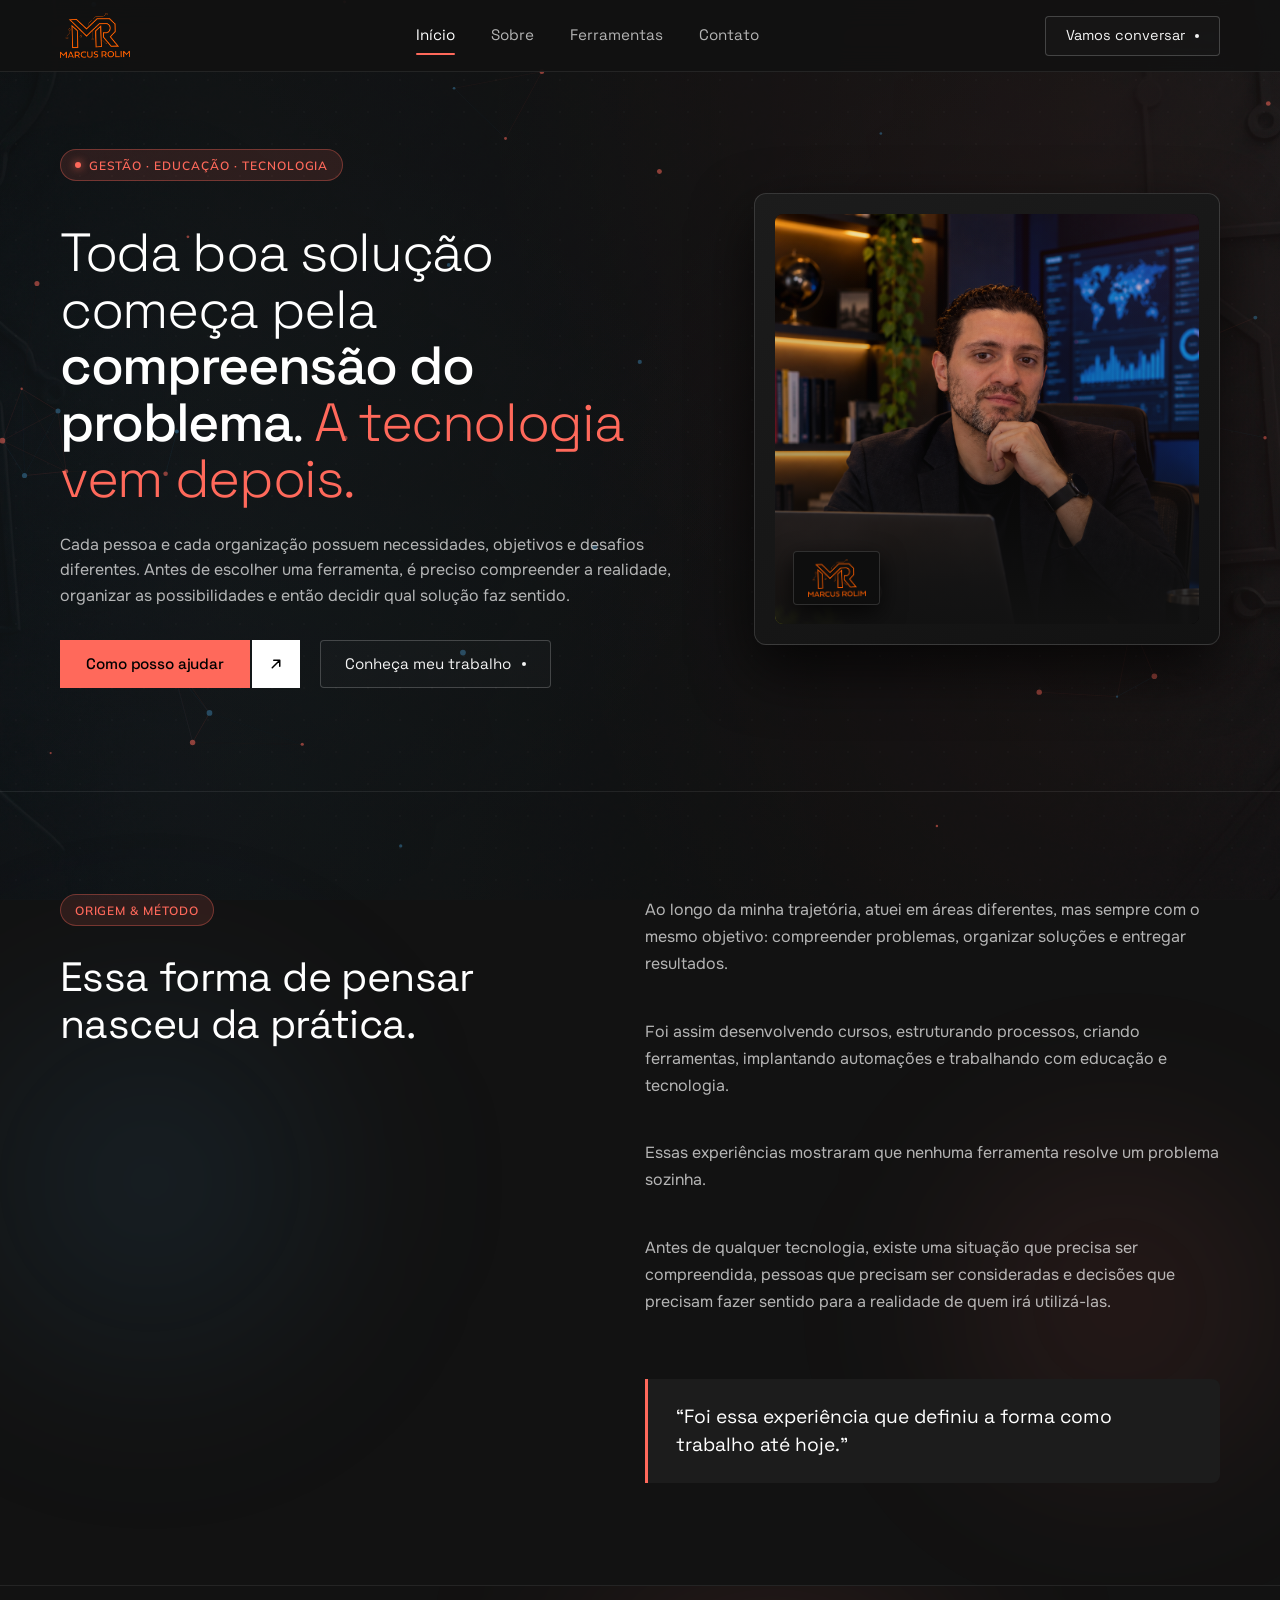
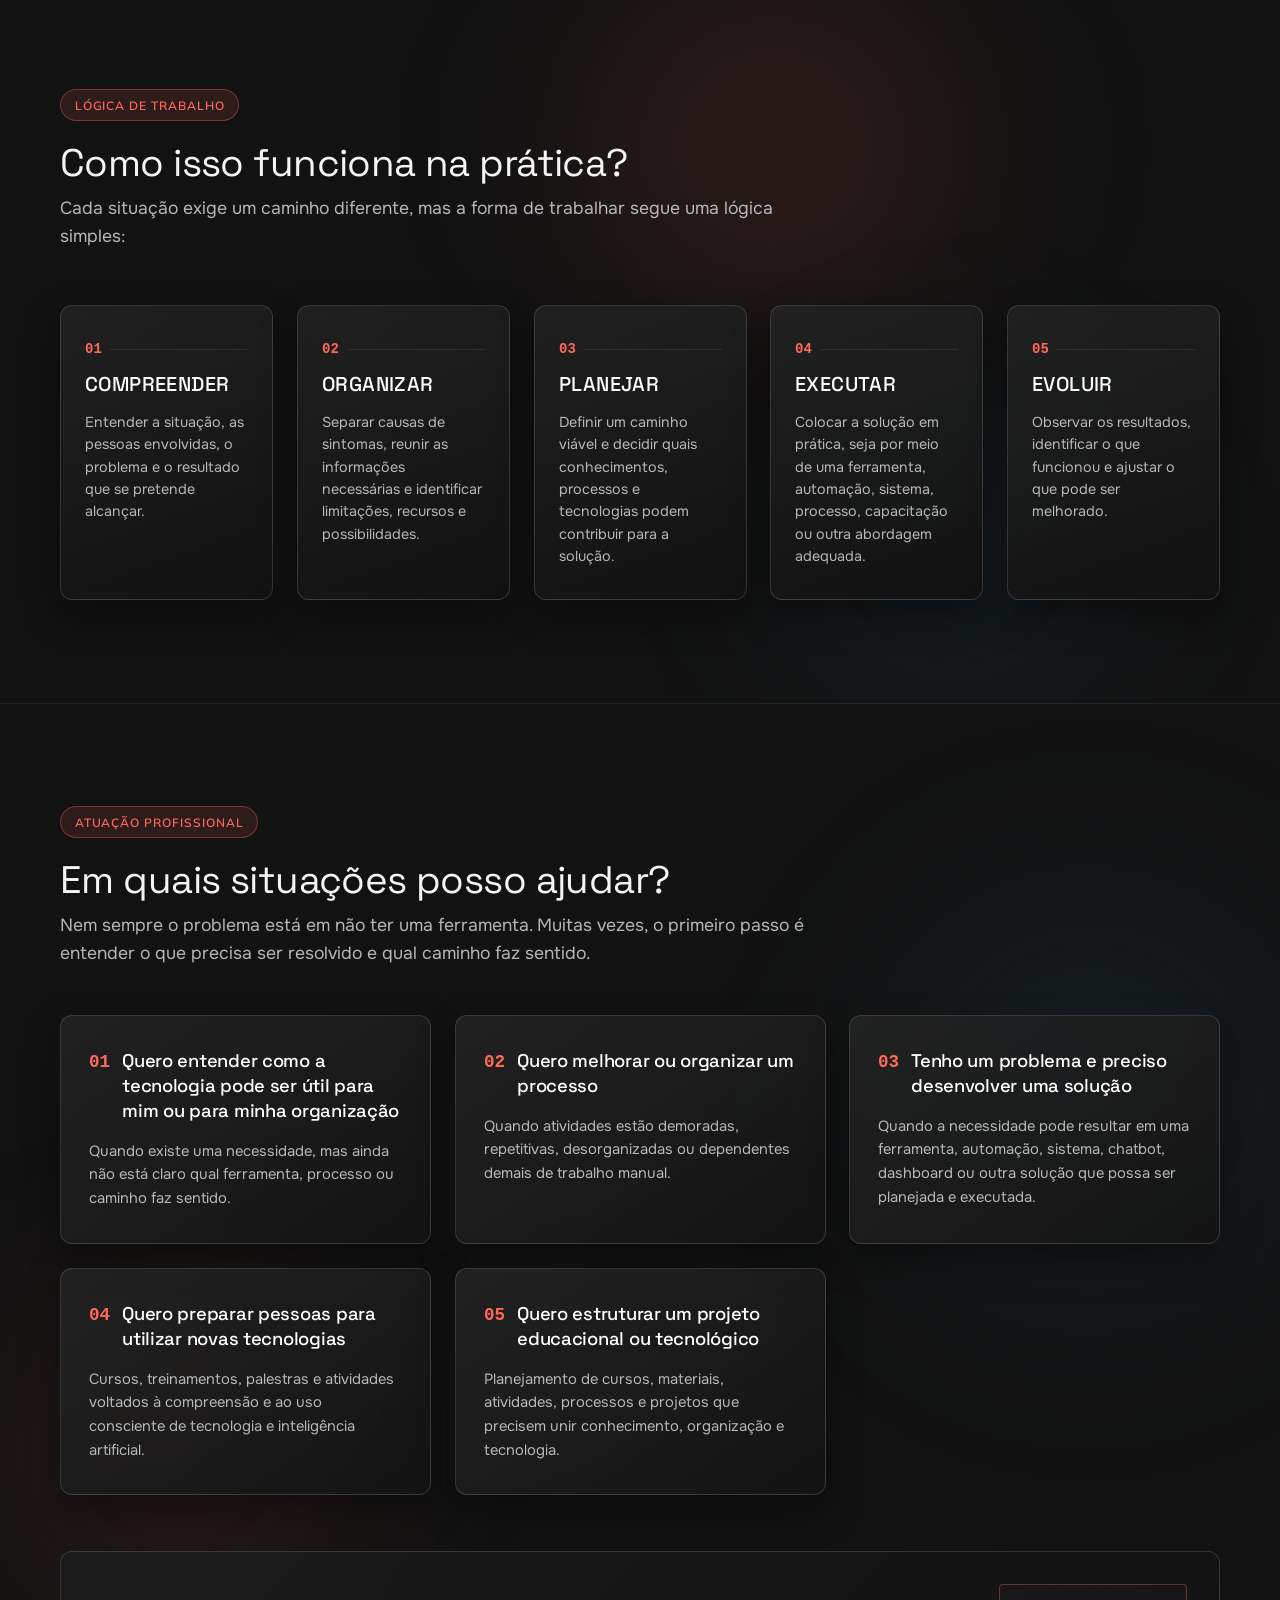
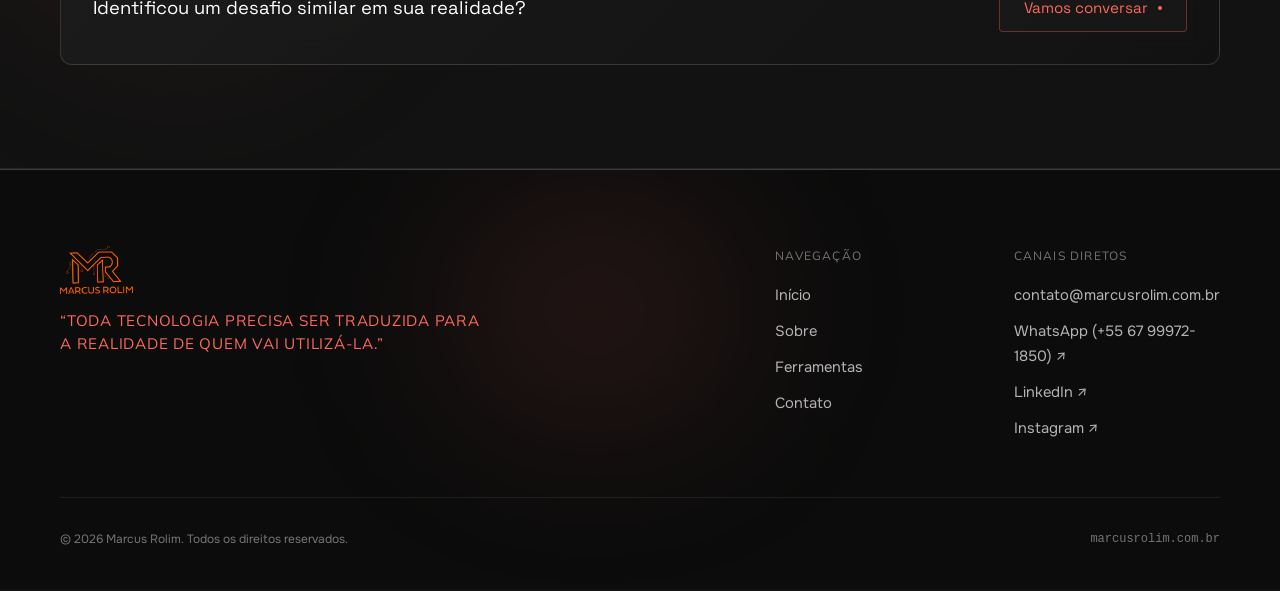
==== commit f2fdff1e: "Criação Menu Ferramentas - Site MR" ====
--- a/index.html
+++ b/index.html
@@ -49,6 +49,7 @@
       <nav class="nav-desktop" aria-label="Navegação Principal">
         <a href="index.html" class="is-active">Início</a>
         <a href="sobre.html">Sobre</a>
+        <a href="ferramentas.html">Ferramentas</a>
         <a href="contato.html">Contato</a>
       </nav>
 
@@ -71,6 +72,7 @@
   <nav id="mobile-nav" class="nav-mobile-sheet" aria-label="Menu Mobile" aria-hidden="true">
     <a href="index.html" class="is-active">Início</a>
     <a href="sobre.html">Sobre</a>
+    <a href="ferramentas.html">Ferramentas</a>
     <a href="contato.html">Contato</a>
     <div style="margin-top: 0.5rem;">
       <a href="contato.html" class="btn-ghost" style="display: flex; justify-content: center; width: 100%;">
@@ -326,6 +328,7 @@
             <ul class="footer-nav-list">
               <li><a href="index.html">Início</a></li>
               <li><a href="sobre.html">Sobre</a></li>
+              <li><a href="ferramentas.html">Ferramentas</a></li>
               <li><a href="contato.html">Contato</a></li>
             </ul>
           </div>
--- a/assets/css/components.css
+++ b/assets/css/components.css
@@ -947,6 +947,13 @@
   color: var(--color-success);
 }
 
+.form-feedback.is-error {
+  display: block;
+  background: rgba(255, 77, 77, 0.12);
+  border: 1px solid rgba(255, 77, 77, 0.35);
+  color: var(--color-error);
+}
+
 /* ----------------------------------------------------------------
    9. RESPONSIVIDADE ESPECÍFICA (BREAKPOINTS)
    1440px / 1024px / 768px / 390px
@@ -1019,3 +1026,173 @@
     width: 100%;
   }
 }
+
+/* ----------------------------------------------------------------
+   FERRAMENTAS (ferramentas.html)
+   ---------------------------------------------------------------- */
+.tools-filter {
+  display: flex;
+  flex-wrap: wrap;
+  gap: 0.6rem;
+}
+
+.tools-filter-btn {
+  font-family: var(--font-tag);
+  font-size: 0.8rem;
+  font-weight: 600;
+  letter-spacing: 0.06em;
+  text-transform: uppercase;
+  color: var(--color-text-muted);
+  background: rgba(28, 28, 28, 0.7);
+  border: 1px solid var(--border-subtle);
+  border-radius: var(--radius-pill);
+  padding: 0.55rem 1.1rem;
+  cursor: pointer;
+  transition: all var(--transition-fast);
+}
+
+.tools-filter-btn:hover {
+  color: #fff;
+  border-color: var(--border-rule);
+}
+
+.tools-filter-btn.is-active {
+  color: var(--color-primary);
+  border-color: var(--color-primary-border);
+  background: var(--color-primary-subtle);
+}
+
+.tools-grid {
+  display: grid;
+  grid-template-columns: repeat(auto-fill, minmax(320px, 1fr));
+  gap: 1.5rem;
+  margin-top: 2rem;
+  position: relative;
+  z-index: 2;
+}
+
+.tool-card {
+  background: linear-gradient(145deg, rgba(36, 36, 36, 0.84), rgba(20, 20, 20, 0.92));
+  -webkit-backdrop-filter: blur(14px);
+  backdrop-filter: blur(14px);
+  border: 1px solid var(--border-subtle);
+  border-radius: var(--radius-lg);
+  padding: 1.75rem;
+  display: flex;
+  flex-direction: column;
+  gap: 0.85rem;
+  box-shadow: 0 16px 36px rgba(0, 0, 0, 0.4);
+  transition: border-color var(--transition-normal), transform var(--transition-normal), box-shadow var(--transition-normal);
+}
+
+.tool-card:hover {
+  border-color: var(--color-primary);
+  transform: translateY(-4px);
+  box-shadow: 0 20px 48px rgba(0, 0, 0, 0.6), 0 0 24px var(--color-primary-subtle);
+}
+
+.tool-card[hidden] {
+  display: none;
+}
+
+.tool-card-header {
+  display: flex;
+  align-items: center;
+  justify-content: space-between;
+}
+
+.tool-category {
+  font-family: var(--font-tag);
+  font-size: 11px;
+  text-transform: uppercase;
+  letter-spacing: 0.08em;
+  color: var(--color-secondary-hover);
+  font-weight: 600;
+}
+
+.tool-status {
+  display: inline-flex;
+  align-items: center;
+  gap: 0.4rem;
+  font-family: var(--font-tag);
+  font-size: 11px;
+  font-weight: 600;
+  text-transform: uppercase;
+  letter-spacing: 0.08em;
+  padding: 0.3rem 0.7rem;
+  border-radius: var(--radius-pill);
+  border: 1px solid var(--border-subtle);
+  color: var(--color-text-subtle);
+}
+
+.tool-status::before {
+  content: "";
+  width: 7px;
+  height: 7px;
+  border-radius: 50%;
+  background: currentColor;
+}
+
+.tool-status--online {
+  color: var(--color-success);
+  border-color: rgba(75, 216, 136, 0.35);
+}
+
+.tool-status--online::before {
+  animation: tool-pulse 1.8s ease-in-out infinite;
+}
+
+.tool-status--beta {
+  color: var(--color-warning);
+  border-color: rgba(255, 179, 71, 0.35);
+}
+
+@keyframes tool-pulse {
+  0%, 100% { box-shadow: 0 0 0 0 rgba(75, 216, 136, 0.55); }
+  50% { box-shadow: 0 0 0 5px rgba(75, 216, 136, 0); }
+}
+
+.tool-stack {
+  list-style: none;
+  display: flex;
+  flex-wrap: wrap;
+  gap: 0.4rem;
+  margin: 0;
+  padding: 0;
+}
+
+.tool-stack li {
+  font-family: var(--font-mono);
+  font-size: 0.75rem;
+  color: var(--color-text-muted);
+  background: var(--color-secondary-subtle);
+  border: 1px solid var(--color-secondary-border);
+  border-radius: var(--radius-sm);
+  padding: 0.2rem 0.5rem;
+}
+
+.tool-card-footer {
+  margin-top: auto;
+  padding-top: 0.5rem;
+}
+
+.tool-btn {
+  height: 42px;
+  font-size: 0.9rem;
+}
+
+.tool-btn.is-disabled {
+  opacity: 0.5;
+  cursor: not-allowed;
+  pointer-events: none;
+}
+
+.tools-empty {
+  color: var(--color-text-subtle);
+}
+
+@media (max-width: 480px) {
+  .tools-grid {
+    grid-template-columns: 1fr;
+  }
+}
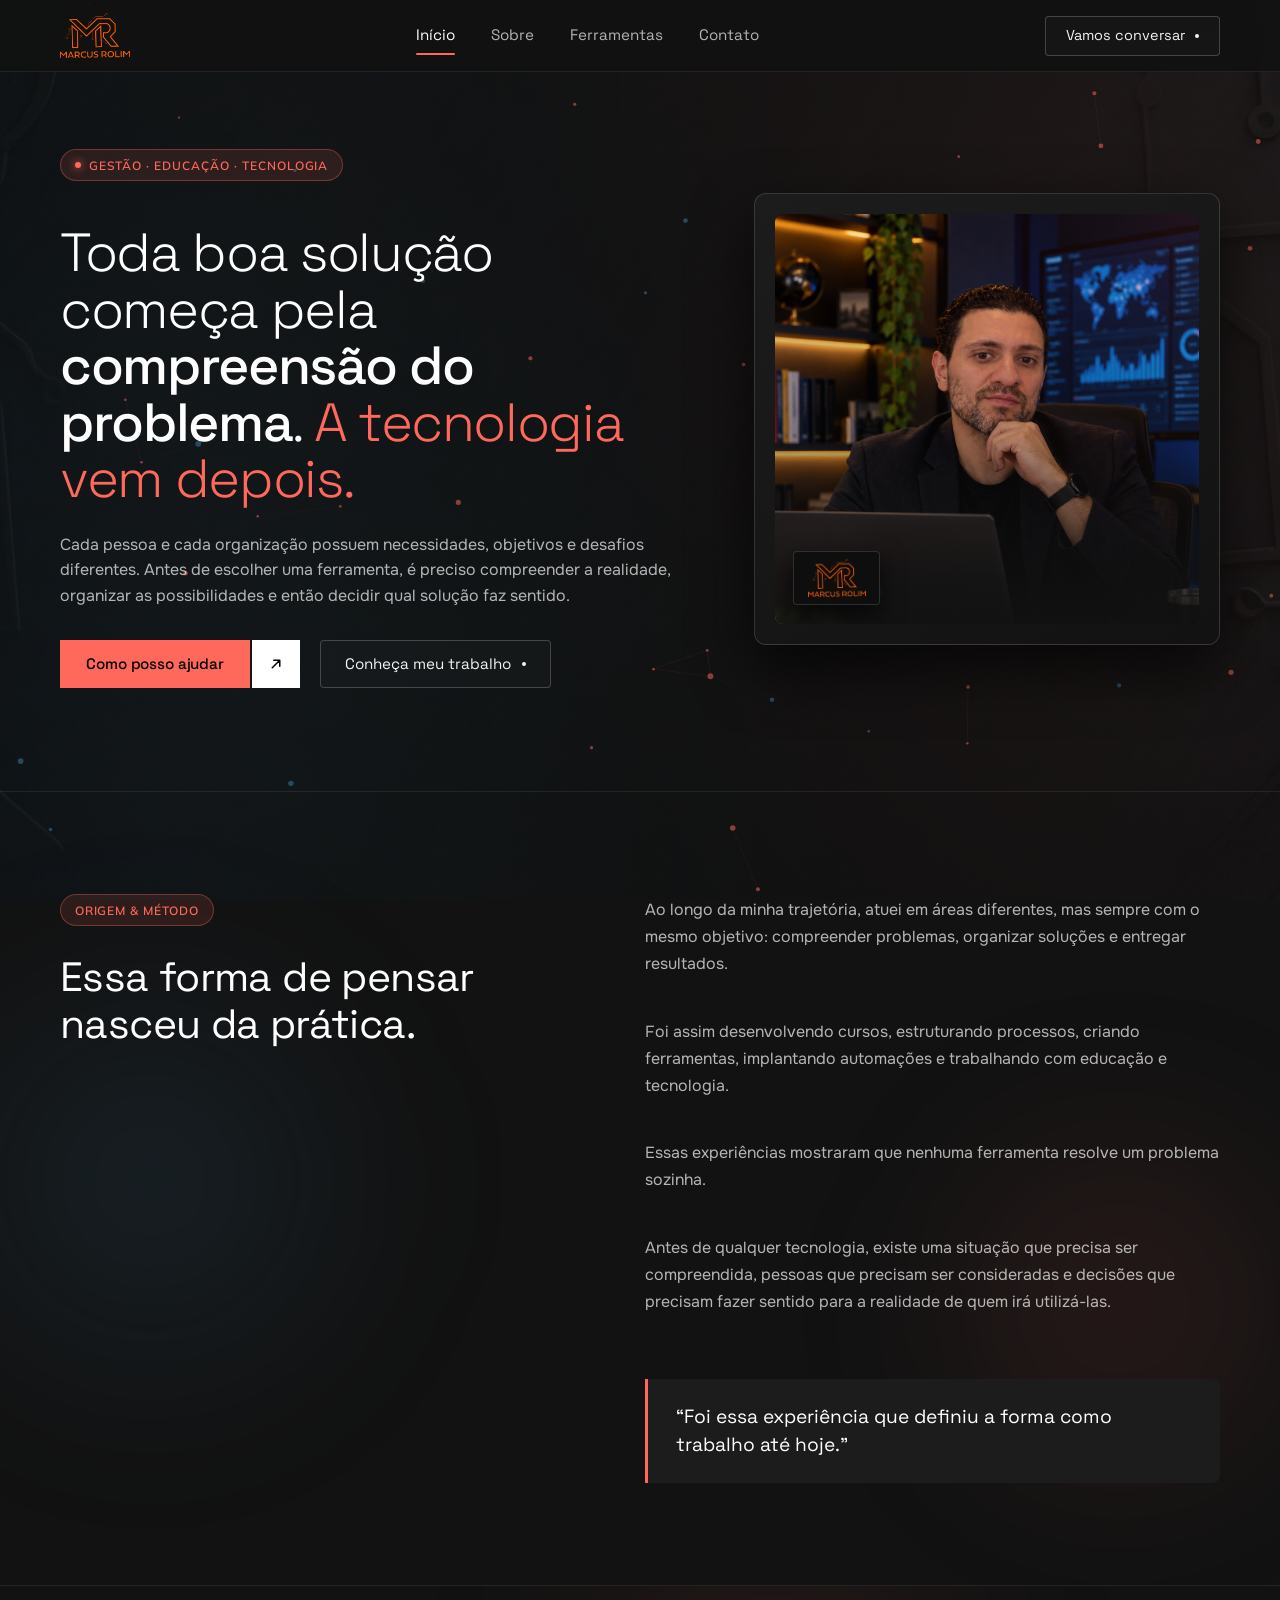
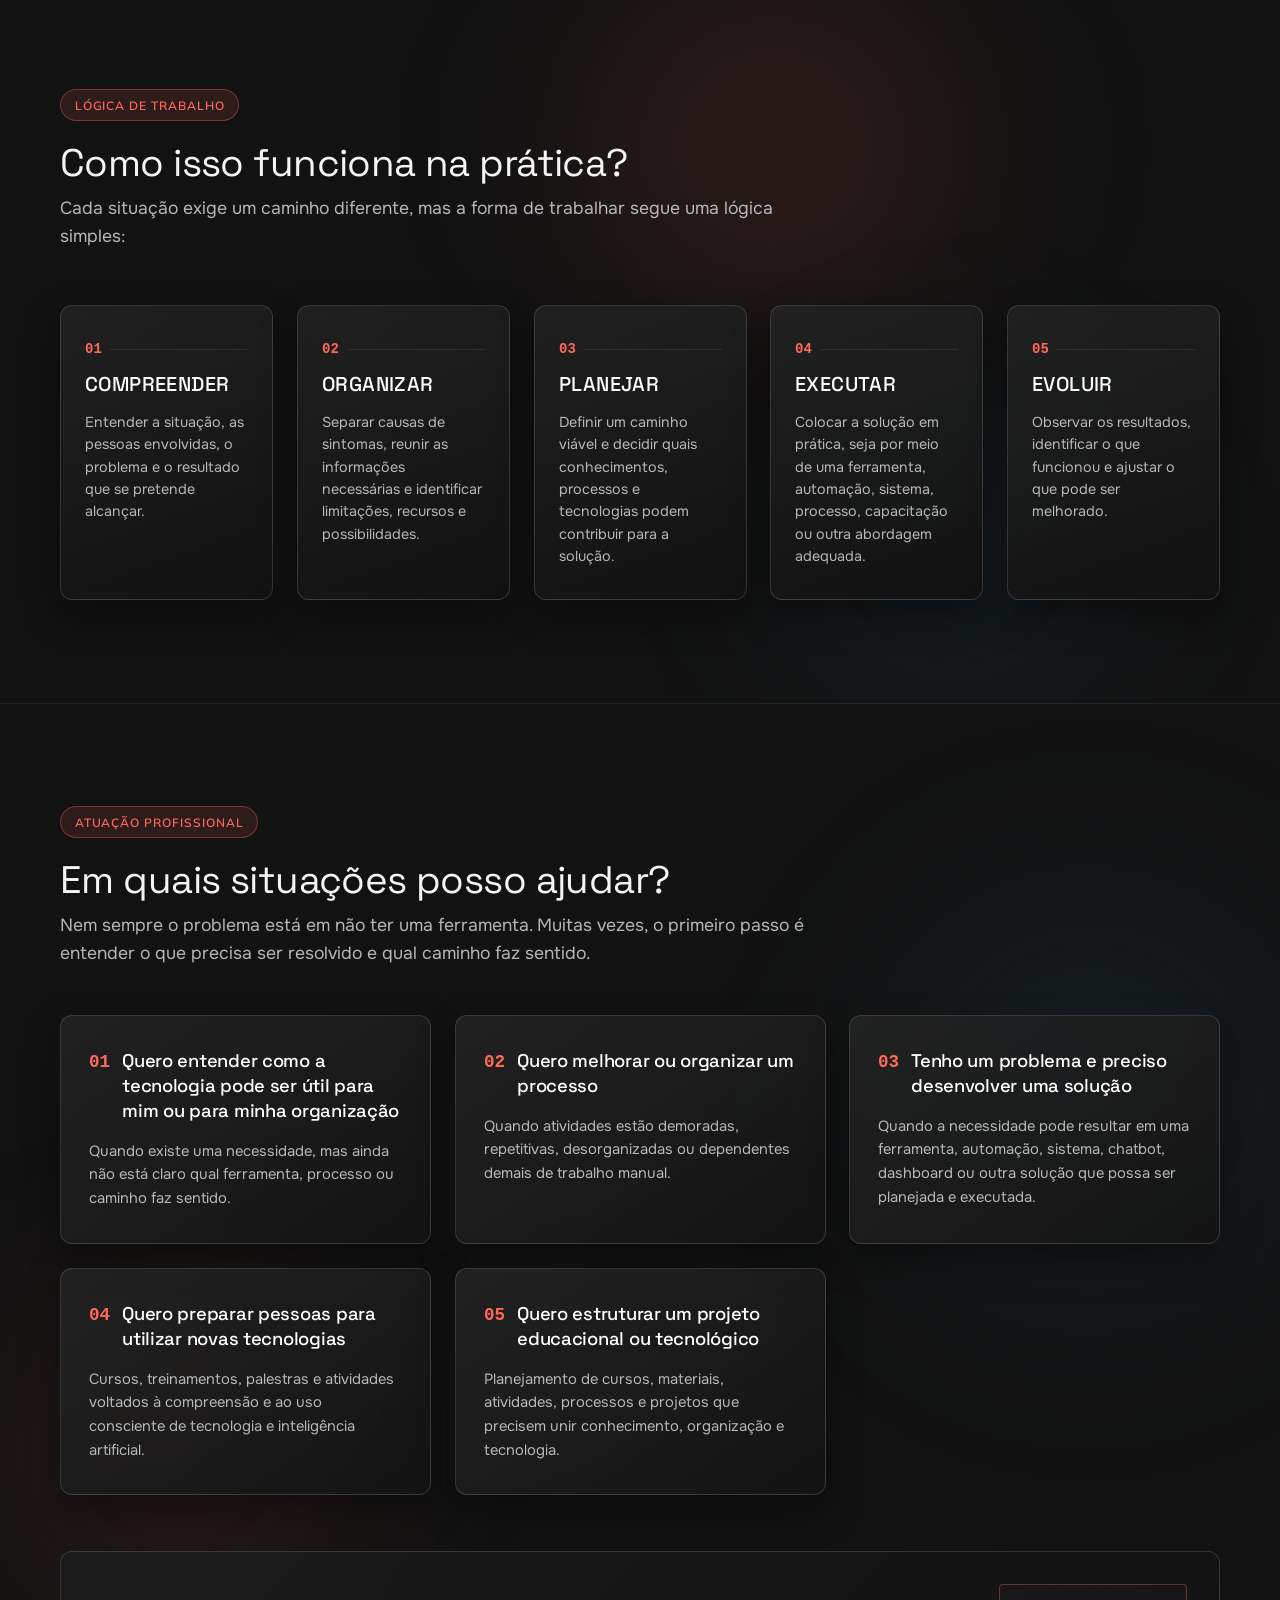
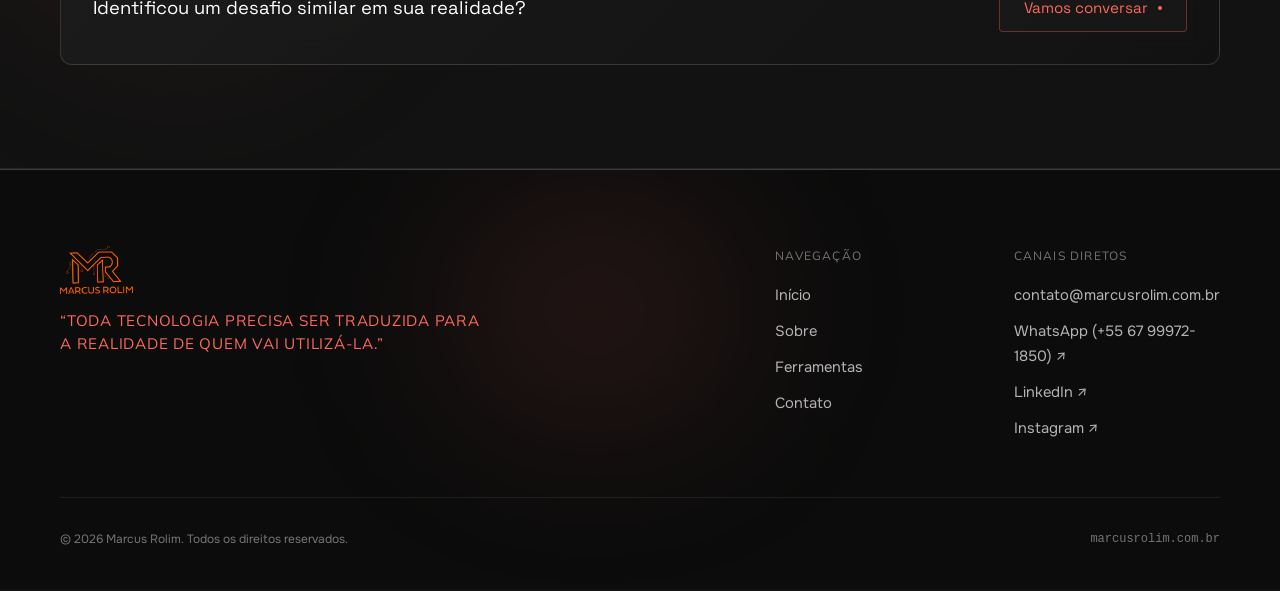
==== commit 8ecab62a: "Atualizacao Icone - Ferramentas" ====
--- a/index.html
+++ b/index.html
@@ -17,8 +17,10 @@
   <meta property="og:description" content="Toda boa solução começa pela compreensão do problema. A tecnologia vem depois.">
   <meta property="og:image" content="assets/images/logo-marcus-rolim.png">
 
-  <!-- Favicon -->
-  <link rel="icon" href="assets/images/favicon.ico">
+  <!-- Favicon / Ícone do Site -->
+  <link rel="icon" type="image/svg+xml" href="assets/images/favicon.svg?v=2">
+  <link rel="icon" type="image/x-icon" href="assets/images/favicon.ico?v=2">
+  <link rel="apple-touch-icon" href="assets/images/favicon.png?v=2">
 
   <!-- Fontes do Google (Fallbacks progressivos de alta qualidade) -->
   <link rel="preconnect" href="https://fonts.googleapis.com">
@@ -26,9 +28,9 @@
   <link href="https://fonts.googleapis.com/css2?family=Mulish:wght@400;600;700&family=Onest:wght@400;500;600&family=Space+Grotesk:wght@300;400;500&display=swap" rel="stylesheet">
 
   <!-- Estilos Organizáveis e Modulares (CSS Puro sem Tailwind) -->
-  <link rel="stylesheet" href="assets/css/variables.css">
-  <link rel="stylesheet" href="assets/css/global.css">
-  <link rel="stylesheet" href="assets/css/components.css">
+  <link rel="stylesheet" href="assets/css/variables.css?v=2">
+  <link rel="stylesheet" href="assets/css/global.css?v=2">
+  <link rel="stylesheet" href="assets/css/components.css?v=2">
 </head>
 <body class="bg-tech-glow">
 
@@ -371,6 +373,6 @@
   </footer>
 
   <!-- Scripts Interativos -->
-  <script src="assets/js/main.js"></script>
+  <script src="assets/js/main.js?v=2"></script>
 </body>
 </html>
